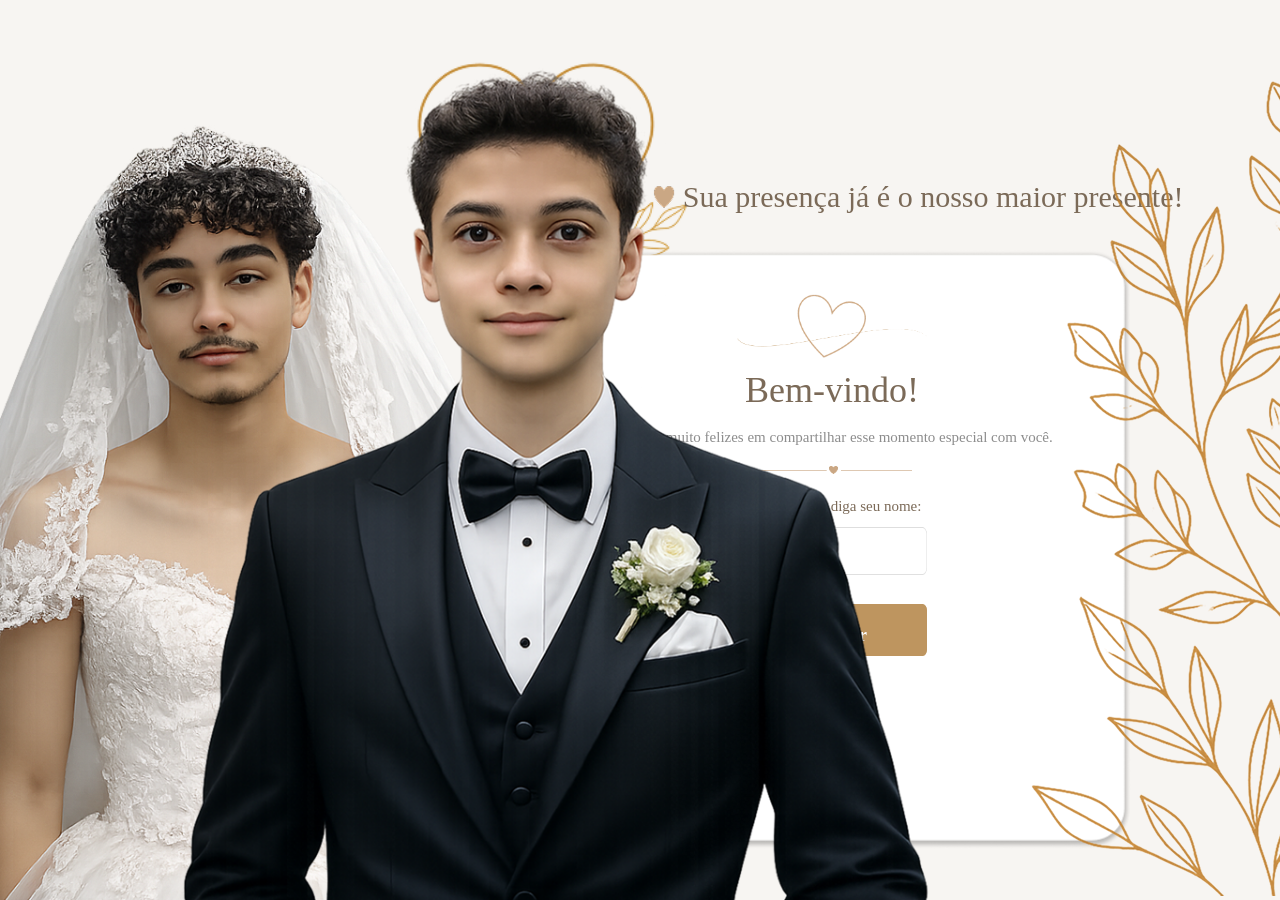
==== index.html @ 101771d4 "inicio" ====
<!doctype html>
<head>
    <meta charset="UTF-8">
    <link rel="stylesheet" href="style.css">
</head>
<body>
    <div class="telaPrincipal">
        <img class="coracaoCentro" src="images/CoraçãoVG.png">
        <div class="fraseCoracao">
            <img src="images/coracao.png">
            <h4>Sua presença já é o nosso maior presente!</h4>
        </div>
        <div class="quadradoLogin">
            <img src="images/quadradoBranco.png">
            <div class="Login">
                <img src="images/coracaoRisc.png">
                <h3>Bem-vindo!</h3>
                <h5>Estamos muito felizes em compartilhar esse momento especial com você.</h5>
                <img src="images/linhaCoracao.png">
                <h4>Para começar, diga seu nome:</h4>
                <div class="quadroLogin">
                    <img src="images/quadroLogin.png">
            
                    <h4>Digite seu nome</h4>
                </div>
                <div class="retanguloMarrom">
                    <img src="images/retanguloComecar.png">
                    <h3>começar</h3>
                </div>
            </div>
        </div>
        <div class="fotoCasal">
            <img src="images/casal1.png">
        </div>
        <div class="flores">
            <img src="images/flor.png">   
        </div>
    </div>
</body>
</html>
---- style.css ----
*{
    margin: 0;
    padding: 0;
    box-sizing: border-box;
    font-family: 'Poppins', serif;
}

body{
    background-color: #f7f5f2;
    overflow: hidden;
}

.telaPrincipal{
    width: 100%;
    height: 100vh;
    position: relative;
    background: #f7f5f2;
    overflow: hidden;
}


.coracaoCentro{
    position: absolute;
    top: 20px;
    left: 42%;
    transform: translateX(-50%);
    width: 455px;
}

.fraseCoracao{
    position: absolute;
    top: 20%;
    left: 51%;
    display: flex;
    align-items: center;
    gap: 8px;
}

.fraseCoracao img{
    width: 22px;
    height: 22px;
}

.fraseCoracao h4{
    font-size: 30px;
    color: #7b6a58;
    font-weight: 400;
}


.quadradoLogin{
    position: absolute;
    top: 250px;
    left: 65%;
    transform: translateX(-50%);
}

.quadradoLogin > img{
    width: 600px;
    height: 600px;
}


.Login{
    position: absolute;
    top: 40px;
    left: 50%;
    transform: translateX(-50%);
    width: 80%;
    text-align: center;
}

.Login img:first-child{
    width: 190px;
    margin-bottom: 5px;
}

.Login h3{
    font-size: 36px;
    color: #7b6a58;
    margin-bottom: 15px;
    font-weight: 500;
}

.Login h5{
    font-size: 15px;
    color: #8d8d8d;
    line-height: 22px;
    font-weight: 400;
    margin-bottom: 18px;
}

.Login img:nth-of-type(2){
    width: 160px;
    margin-bottom: 20px;
}

.Login h4{
    font-size: 15px;
    color: #7b6a58;
    margin-bottom: 12px;
    font-weight: 500;
}


.quadroLogin{
    position: relative;
    width: 100%;
    margin-bottom: 20px;
}

.quadroLogin img{
    width: 100%;
    height: 48px;
}

.quadroLogin h4{
    position: absolute;
    top: 50%;
    left: 32%;
    transform: translateY(-50%);
    color: #b1b1b1;
    font-size: 14px;
    font-weight: 400;
    margin: 0;
}

.retanguloMarrom{
    position: relative;
    width: 100%;
    cursor: pointer;
    transition: 0.3s;
}

.retanguloMarrom:hover{
    transform: scale(1.02);
}

.retanguloMarrom img{
    width: 100%;
    height: 52px;
}

.retanguloMarrom h3{
    position: absolute;
    top: 50%;
    left: 50%;
    transform: translate(-50%, -50%);
    font-size: 18px;
    color: white;
    font-weight: 600;
    text-transform: capitalize;
    margin: 0;
}

.fotoCasal{
    position: absolute;
    top: 40px;
    left: 0px;
    right: px;
    bottom: 0;
}

.fotoCasal img{
    height: 100%;
    object-fit: contain;
}


.flores{
    position: absolute;
    right: 0;
    bottom: 0;
}

.flores img{
    width: 100%;
    opacity: 0.9;
}

/*
@media (max-width: 1100px){

    .fotoCasal img{
        height: 75vh;
        opacity: 0.35;
    }

    .quadradoLogin{
        left: 50%;
    }

    .fraseCoracao{
        left: 50%;
        transform: translateX(-50%);
    }
}

@media (max-width: 700px){

    body{
        overflow-y: auto;
    }

    .telaPrincipal{
        min-height: 100vh;
        padding-bottom: 50px;
    }

    .coracaoCentro{
        width: 90px;
    }

    .fraseCoracao{
        width: 90%;
        justify-content: center;
        text-align: center;
    }

    .quadradoLogin{
        width: 90%;
        top: 140px;
    }

    .quadradoLogin > img{
        width: 100%;
        height: auto;
    }

    .Login h3{
        font-size: 28px;
    }

    .Login h5{
        font-size: 14px;
    }

    .fotoCasal img{
        position: absolute;
        left: -120px;
        bottom: 0;
        height: 60vh;
        opacity: 0.25;
    }

    .flores img{
        width: 110px;
    }
}
*/
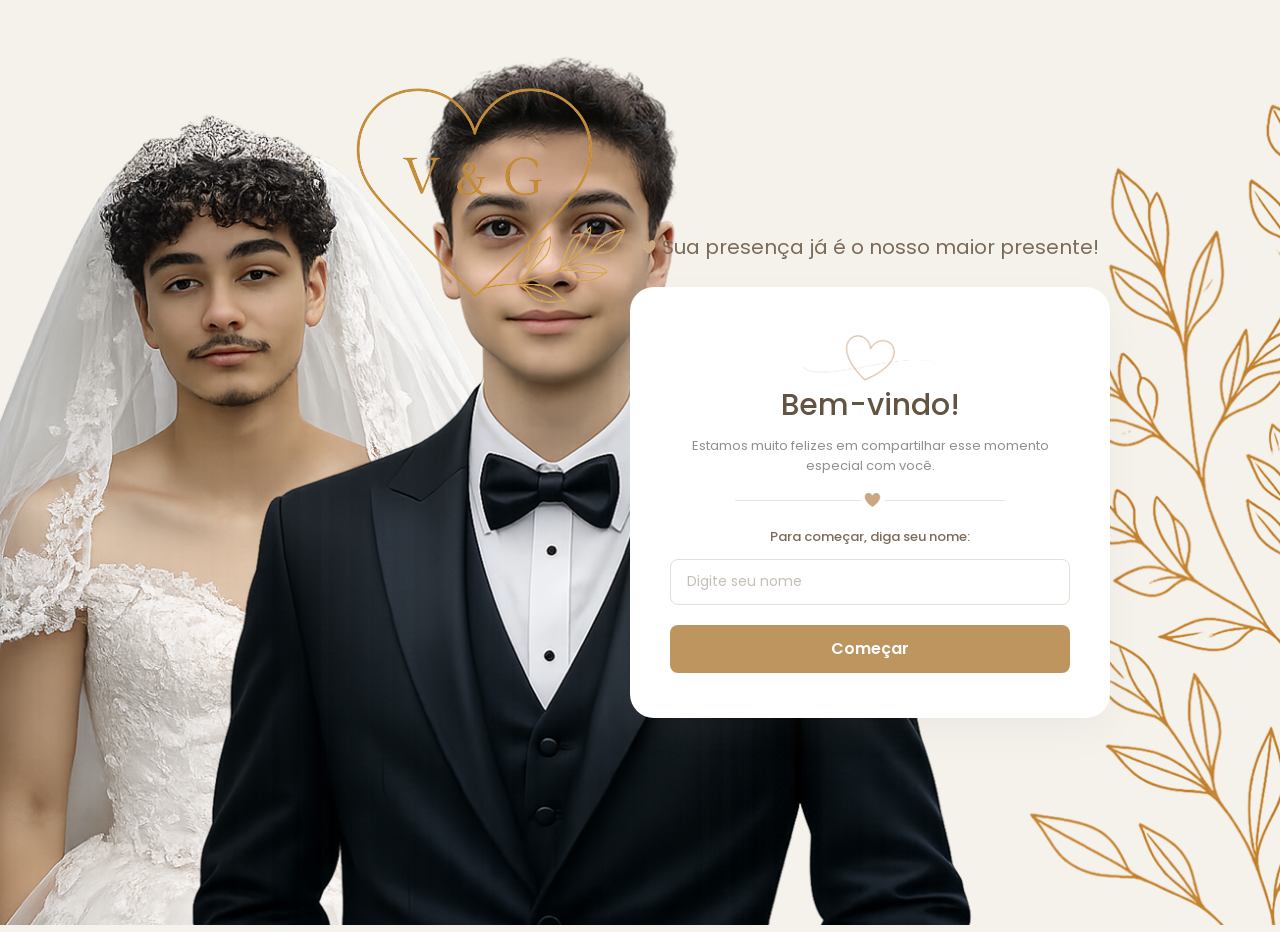
==== commit bd110370: "criação segunda pagina e alterações do css" ====
--- a/index.html
+++ b/index.html
@@ -1,40 +1,57 @@
 <!doctype html>
+<html lang="pt-BR">
 <head>
     <meta charset="UTF-8">
+    <meta name="viewport" content="width=device-width, initial-scale=1.0">
+    <title>Casamento V & G</title>
+    <link href="https://fonts.googleapis.com/css2?family=Poppins:wght@400;500;600&display=swap" rel="stylesheet">
     <link rel="stylesheet" href="style.css">
 </head>
 <body>
+    <div class="coracao" aria-hidden="true"></div>
     <div class="telaPrincipal">
-        <img class="coracaoCentro" src="images/CoraçãoVG.png">
-        <div class="fraseCoracao">
-            <img src="images/coracao.png">
-            <h4>Sua presença já é o nosso maior presente!</h4>
+        
+        
+        <div class="fotoCasal">
+            <img src="images/casal1.png" alt="Foto do Casal">
         </div>
-        <div class="quadradoLogin">
-            <img src="images/quadradoBranco.png">
-            <div class="Login">
-                <img src="images/coracaoRisc.png">
-                <h3>Bem-vindo!</h3>
-                <h5>Estamos muito felizes em compartilhar esse momento especial com você.</h5>
-                <img src="images/linhaCoracao.png">
-                <h4>Para começar, diga seu nome:</h4>
-                <div class="quadroLogin">
-                    <img src="images/quadroLogin.png">
+
+        <div class="conteudoDireito">
             
-                    <h4>Digite seu nome</h4>
+            <div class="blocoConteudo">
+                
+                <img class="coracaoCentro" src="images/CoracaoVeG.png" alt="Logo V e G">
+
+                <div class="divCima">
+                    <div class="fraseCoracao">
+                        <img src="images/coracao.png" alt="Ícone coração">
+                        <h4>Sua presença já é o nosso maior presente!</h4>
+                    </div>
                 </div>
-                <div class="retanguloMarrom">
-                    <img src="images/retanguloComecar.png">
-                    <h3>começar</h3>
+
+                <div class="quadradoLogin">
+                    <div class="Login">
+                        <img src="images/coracaoRisc.png" class="decoracaoCima" alt="Coração decorativo">
+                        <h3>Bem-vindo!</h3>
+                        <h5>Estamos muito felizes em compartilhar esse momento especial com você.</h5>
+                        
+                        <img src="images/linhacoracao1.png" class="divCoracao" alt="Div">
+                        
+                        <label for="nome-usuario">Para começar, diga seu nome:</label>
+                        <input type="text" id="nome-usuario" placeholder="Digite seu nome" required>
+                        
+                        <a href="subpages/produtos.html" class="botaoComecar">Começar</a>
+                    </div>
                 </div>
-            </div>
+
+            </div> 
         </div>
-        <div class="fotoCasal">
-            <img src="images/casal1.png">
+
+        <div class="flores">
+            <img src="images/flor.png" alt="Flores decorativas">
         </div>
-        <div class="flores">
-            <img src="images/flor.png">   
-        </div>
+        
     </div>
+    <script src="script.js"></script>
 </body>
 </html>
--- a/style.css
+++ b/style.css
@@ -1,250 +1,243 @@
-*{
+* {
     margin: 0;
     padding: 0;
     box-sizing: border-box;
-    font-family: 'Poppins', serif;
-}
-
-body{
-    background-color: #f7f5f2;
+    font-family: 'Poppins', sans-serif;
+}
+
+body {
+    background-color: #f5f2ec;
     overflow: hidden;
 }
-
-.telaPrincipal{
+.coracao {
+  width: 100%;
+  height: 100%;
+  display: inline-grid;
+  place-items: center;
+  filter: drop-shadow(0 0 20px rgba(255, 55, 95, .45));
+  margin-bottom: 16px;
+  animation: batida 1.2s infinite ease-in-out;
+}
+
+.rastro {
+    position: absolute;
+    pointer-events: none; 
+    font-size: 20px;
+    z-index: 9999; 
+    user-select: none;
+    animation: sumirCoracao 0.65s forwards ease-out;
+}
+
+@keyframes sumirCoracao {
+    0% {
+        opacity: 1;
+        transform: scale(1) translateY(0);
+    }
+    100% {
+        opacity: 0;
+        transform: scale(0.5) translateY(-20px);
+    }
+}
+
+
+.telaPrincipal {
     width: 100%;
     height: 100vh;
     position: relative;
-    background: #f7f5f2;
-    overflow: hidden;
-}
-
-
-.coracaoCentro{
-    position: absolute;
+    background-color: #f5f2ec;
+    display: flex;
+}
+
+
+.fotoCasal {
+    position: absolute;
+    left: 0;
+    bottom: 0;
+    height: 100vh;
+    z-index: 1;
+}
+
+.fotoCasal img {
+    height: 100vh;
+    width: auto;
+    object-fit: contain;
+    display: block;
+}
+
+
+.conteudoDireito {
+    position: relative;
+    margin-left: auto; 
+    width: 55%;        
+    height: 100vh;
+    display: flex;
+    justify-content: center; 
+    align-items: center;     
+    padding-right: 8%; 
+    z-index: 3;
+}
+
+
+.blocoConteudo {
+    display: flex;
+    flex-direction: column;
+    align-items: center; 
+    width: 480px; 
+    
+}
+
+
+.coracaoCentro {
+    position: absolute;
+    right: 75%;
     top: 20px;
-    left: 42%;
-    transform: translateX(-50%);
-    width: 455px;
-}
-
-.fraseCoracao{
-    position: absolute;
-    top: 20%;
-    left: 51%;
-    display: flex;
-    align-items: center;
-    gap: 8px;
-}
-
-.fraseCoracao img{
-    width: 22px;
-    height: 22px;
-}
-
-.fraseCoracao h4{
-    font-size: 30px;
+    width: 455px; 
+    height: auto;
+    margin-bottom: 20px; 
+}
+
+
+.divCima {
+    display: flex;
+    justify-content: center;
+    align-items: center;
+    margin-bottom: 25px; 
+    width: 100%;
+}
+
+.fraseCoracao {
+    display: flex;
+    align-items: center;
+    gap: 6px;
+}
+
+.fraseCoracao img {
+    width: 14px;
+    height: 14px;
+}
+
+.fraseCoracao h4 {
+    font-size: 20px; 
     color: #7b6a58;
     font-weight: 400;
-}
-
-
-.quadradoLogin{
-    position: absolute;
-    top: 250px;
-    left: 65%;
-    transform: translateX(-50%);
-}
-
-.quadradoLogin > img{
-    width: 600px;
-    height: 600px;
-}
-
-
-.Login{
-    position: absolute;
-    top: 40px;
-    left: 50%;
-    transform: translateX(-50%);
-    width: 80%;
+    
+}
+
+
+.quadradoLogin {
+    background: #ffffff;
+    width: 100%; 
+    padding: 45px 40px;
+    border-radius: 24px; 
+    box-shadow: 0px 15px 35px rgba(123, 106, 88, 0.06); 
+}
+
+.Login {
+    display: flex;
+    flex-direction: column;
+    align-items: center;
     text-align: center;
 }
 
-.Login img:first-child{
-    width: 190px;
-    margin-bottom: 5px;
-}
-
-.Login h3{
-    font-size: 36px;
-    color: #7b6a58;
-    margin-bottom: 15px;
+.decoracaoCima {
+    width: 15vh;
+    margin-bottom: 1px;
+    
+}
+
+.Login h3 {
+    font-size: 30px;
+    color: #635343;
+    margin-bottom: 8px;
     font-weight: 500;
 }
 
-.Login h5{
-    font-size: 15px;
-    color: #8d8d8d;
-    line-height: 22px;
+.Login h5 {
+    font-size: 13px;
+    color: #8f8f8f;
+    line-height: 1.5;
     font-weight: 400;
     margin-bottom: 18px;
-}
-
-.Login img:nth-of-type(2){
-    width: 160px;
+    max-width: 90%;
+}
+
+.divCoracao {
+    width: 30vh;
     margin-bottom: 20px;
 }
 
-.Login h4{
-    font-size: 15px;
+.Login label {
+    font-size: 13px;
     color: #7b6a58;
     margin-bottom: 12px;
     font-weight: 500;
 }
 
 
-.quadroLogin{
-    position: relative;
-    width: 100%;
+.Login input {
+    width: 100%;
+    height: 46px;
+    border: 1px solid #e5dfd5;
+    border-radius: 8px;
+    padding: 0 16px;
+    font-size: 14px;
+    outline: none;
+    color: #333;
+    background-color: #ffffff;
     margin-bottom: 20px;
 }
 
-.quadroLogin img{
+.Login input::placeholder {
+    color: #c5bfb5;
+}
+
+.Login input:focus {
+    border-color: #BE955F;
+}
+
+
+.botaoComecar {
+    display: flex;
+    align-items: center;
+    justify-content: center;
     width: 100%;
     height: 48px;
-}
-
-.quadroLogin h4{
-    position: absolute;
-    top: 50%;
-    left: 32%;
-    transform: translateY(-50%);
-    color: #b1b1b1;
-    font-size: 14px;
-    font-weight: 400;
-    margin: 0;
-}
-
-.retanguloMarrom{
-    position: relative;
-    width: 100%;
+    background-color: #BE955F;
+    color: #ffffff;
+    text-decoration: none;
+    font-size: 16px;
+    font-weight: 600;
+    border-radius: 8px;
+    transition: background 0.3s, transform 0.2s;
+    border: none;
     cursor: pointer;
-    transition: 0.3s;
-}
-
-.retanguloMarrom:hover{
-    transform: scale(1.02);
-}
-
-.retanguloMarrom img{
-    width: 100%;
-    height: 52px;
-}
-
-.retanguloMarrom h3{
-    position: absolute;
-    top: 50%;
-    left: 50%;
-    transform: translate(-50%, -50%);
-    font-size: 18px;
-    color: white;
-    font-weight: 600;
-    text-transform: capitalize;
-    margin: 0;
-}
-
-.fotoCasal{
-    position: absolute;
-    top: 40px;
-    left: 0px;
-    right: px;
-    bottom: 0;
-}
-
-.fotoCasal img{
-    height: 100%;
-    object-fit: contain;
-}
-
-
-.flores{
+}
+
+.botaoComecar:hover {
+    background-color: #aa814c;
+    transform: scale(1.01);
+}
+
+
+.flores {
     position: absolute;
     right: 0;
     bottom: 0;
-}
-
-.flores img{
-    width: 100%;
-    opacity: 0.9;
-}
-
-/*
-@media (max-width: 1100px){
-
-    .fotoCasal img{
-        height: 75vh;
-        opacity: 0.35;
+    height: 95vh;
+    z-index: 2;
+    pointer-events: none; 
+}
+
+.flores img {
+    height: 100%;
+    width: auto;
+    object-fit: contain;
+}
+
+
+@media (max-width: 1280px) {
+    .conteudoDireito {
+        width: 60%;
+        padding-right: 4%;
     }
-
-    .quadradoLogin{
-        left: 50%;
-    }
-
-    .fraseCoracao{
-        left: 50%;
-        transform: translateX(-50%);
-    }
-}
-
-@media (max-width: 700px){
-
-    body{
-        overflow-y: auto;
-    }
-
-    .telaPrincipal{
-        min-height: 100vh;
-        padding-bottom: 50px;
-    }
-
-    .coracaoCentro{
-        width: 90px;
-    }
-
-    .fraseCoracao{
-        width: 90%;
-        justify-content: center;
-        text-align: center;
-    }
-
-    .quadradoLogin{
-        width: 90%;
-        top: 140px;
-    }
-
-    .quadradoLogin > img{
-        width: 100%;
-        height: auto;
-    }
-
-    .Login h3{
-        font-size: 28px;
-    }
-
-    .Login h5{
-        font-size: 14px;
-    }
-
-    .fotoCasal img{
-        position: absolute;
-        left: -120px;
-        bottom: 0;
-        height: 60vh;
-        opacity: 0.25;
-    }
-
-    .flores img{
-        width: 110px;
-    }
-}
-*/+}
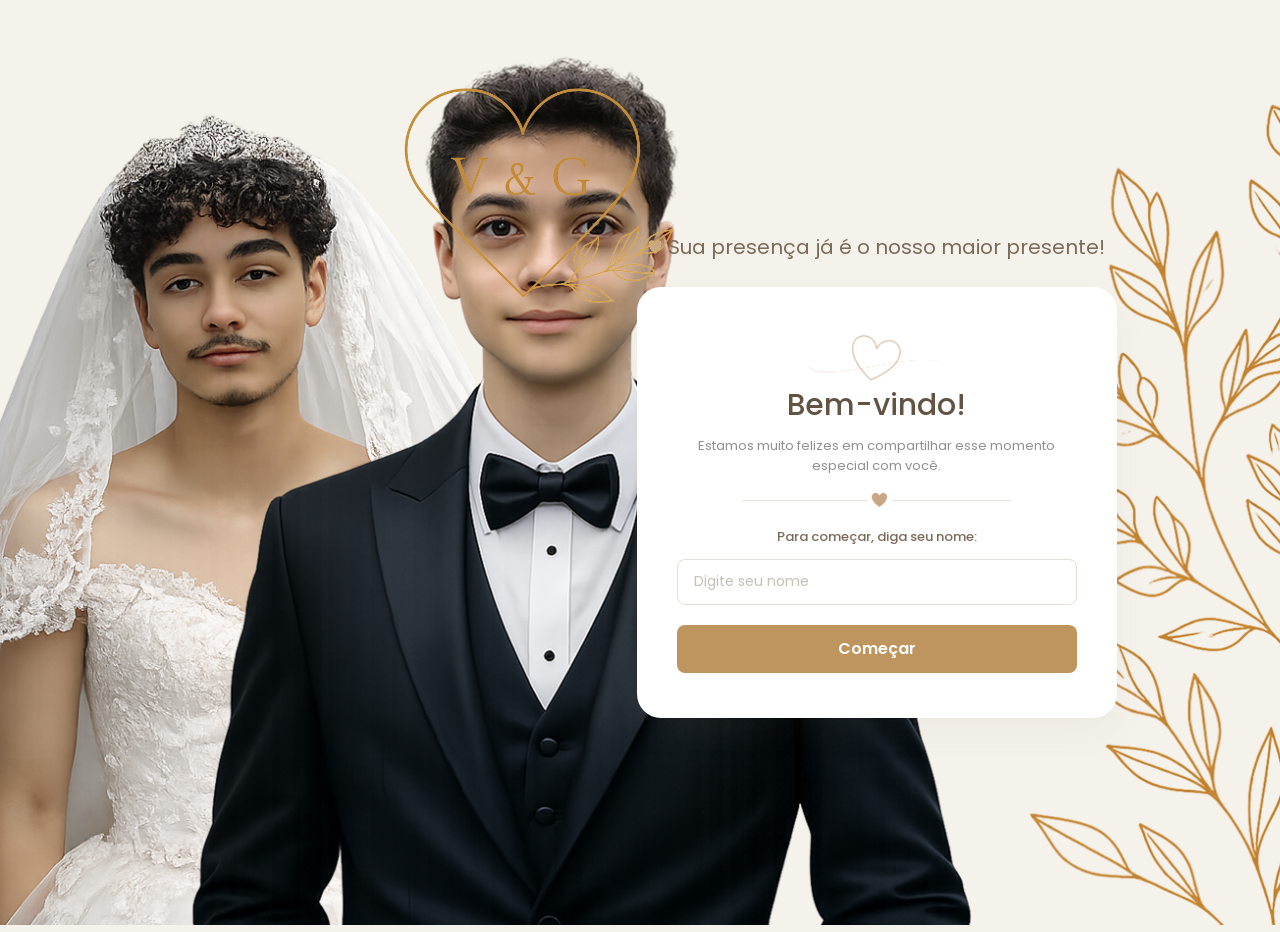
==== commit 36005a64: "finalizado" ====
--- a/index.html
+++ b/index.html
@@ -40,7 +40,7 @@
                         <label for="nome-usuario">Para começar, diga seu nome:</label>
                         <input type="text" id="nome-usuario" placeholder="Digite seu nome" required>
                         
-                        <a href="subpages/produtos.html" class="botaoComecar">Começar</a>
+                        <a href="subpages/opcao.html" class="botaoComecar">Começar</a>
                     </div>
                 </div>
 
--- a/style.css
+++ b/style.css
@@ -234,10 +234,3 @@
     object-fit: contain;
 }
 
-
-@media (max-width: 1280px) {
-    .conteudoDireito {
-        width: 60%;
-        padding-right: 4%;
-    }
-}
